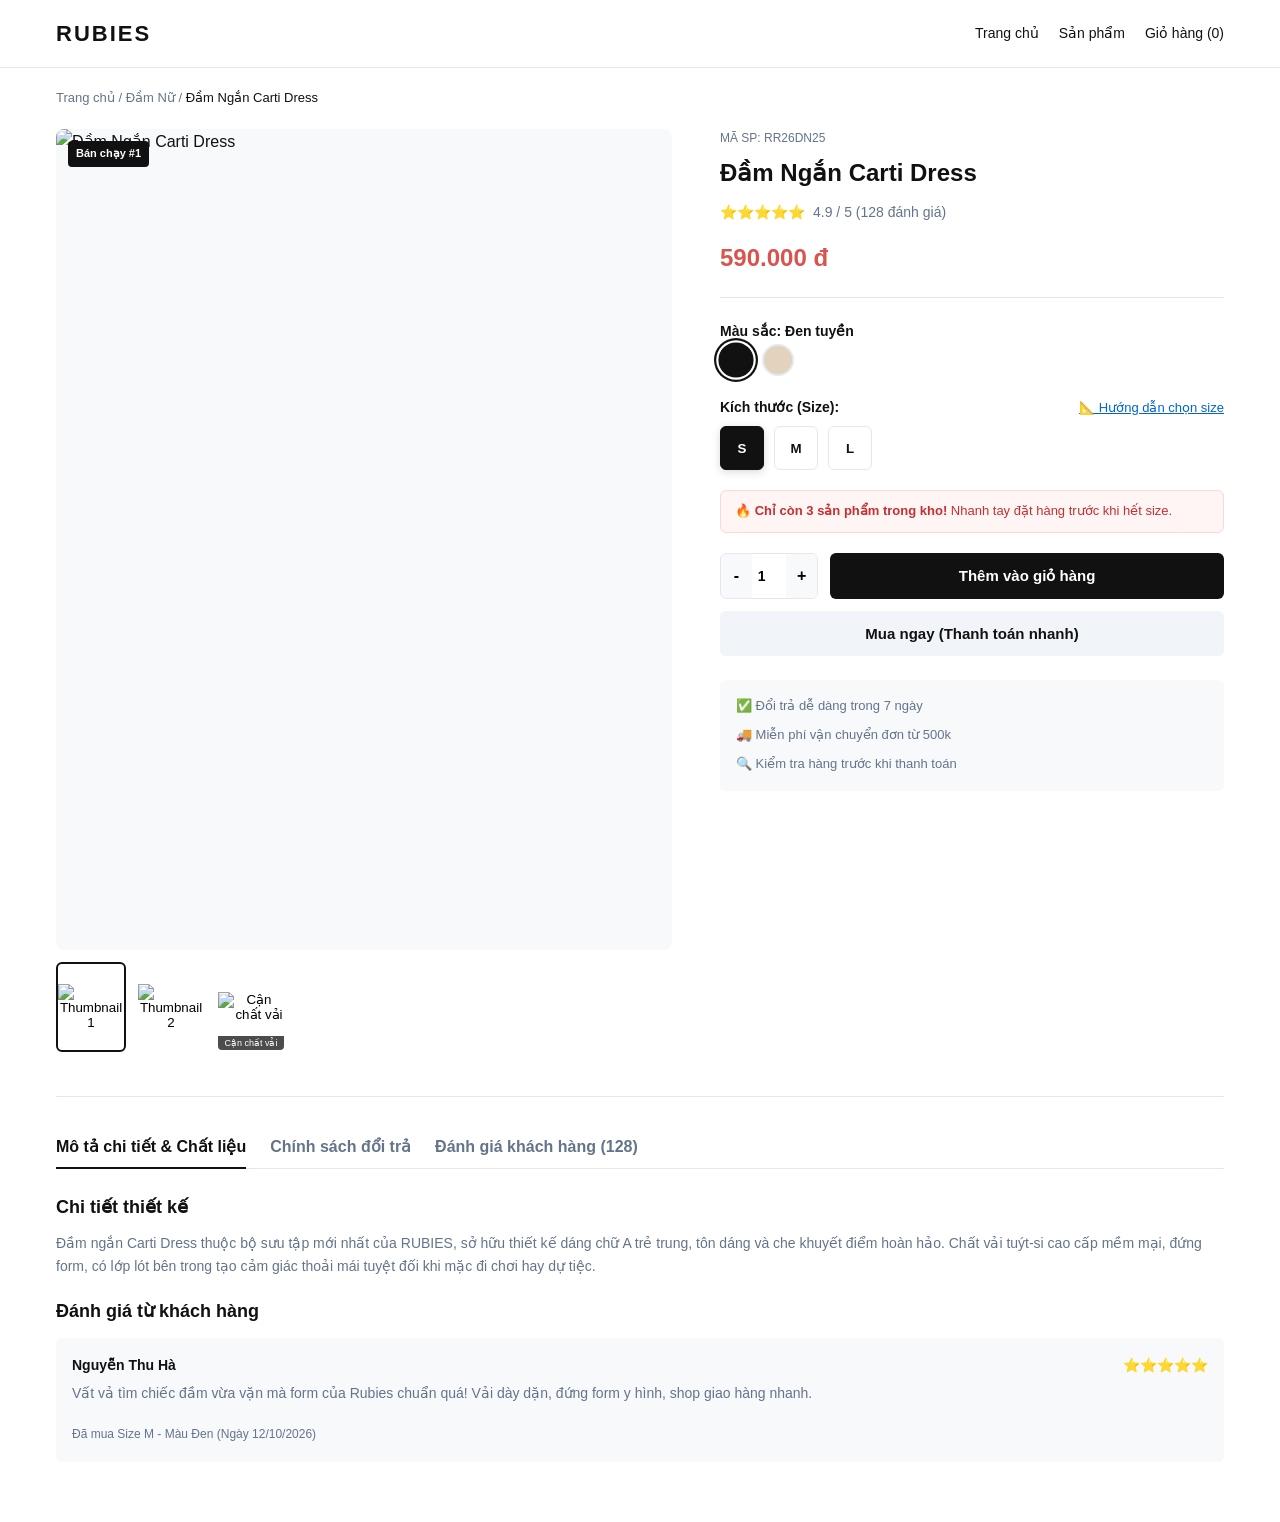
==== index.html @ 14a3ddcd "Initial commit: Hoan thanh bai tap cai tien giao dien TMDT" ====
<!DOCTYPE html>
<html lang="vi">
<head>
    <meta charset="UTF-8">
    <meta name="viewport" content="width=device-width, initial-scale=1.0">
    <title>Đầm Ngắn Carti Dress - RUBIES Style</title>
    <link rel="stylesheet" href="style.css">
</head>
<body>
    <!-- Header -->
    <header class="header">
        <div class="container header__container">
            <h1 class="logo">RUBIES</h1>
            <nav class="nav">
                <a href="#" class="nav__link">Trang chủ</a>
                <a href="#" class="nav__link">Sản phẩm</a>
                <a href="#" class="nav__link">Giỏ hàng (0)</a>
            </nav>
        </div>
    </header>

    <!-- Main Content -->
    <main class="main-content">
        <div class="container">
            <!-- Breadcrumb -->
            <nav class="breadcrumb">
                <a href="#">Trang chủ</a> / <a href="#">Đầm Nữ</a> / <span>Đầm Ngắn Carti Dress</span>
            </nav>

            <!-- Product Detail Wrapper -->
            <div class="product-detail-grid">
                
                <!-- CỘT TRÁI: Thư viện ảnh (Gồm ảnh mẫu & Ảnh cận chất vải) -->
                <div class="product-gallery">
                    <div class="main-image-wrap">
                        <span class="badge-hot">Bán chạy #1</span>
                        <img id="mainImage" src="https://images.unsplash.com/photo-1515886657613-9f3515b0c78f?auto=format&fit=crop&w=800&q=80" alt="Đầm Ngắn Carti Dress">
                    </div>
                    <div class="thumbnail-list">
                        <button class="thumb-btn active" onclick="changeImage(this, 'https://images.unsplash.com/photo-1515886657613-9f3515b0c78f?auto=format&fit=crop&w=800&q=80')">
                            <img src="https://images.unsplash.com/photo-1515886657613-9f3515b0c78f?auto=format&fit=crop&w=150&q=80" alt="Thumbnail 1">
                        </button>
                        <button class="thumb-btn" onclick="changeImage(this, 'https://images.unsplash.com/photo-1539109136881-3be0616acf4b?auto=format&fit=crop&w=800&q=80')">
                            <img src="https://images.unsplash.com/photo-1539109136881-3be0616acf4b?auto=format&fit=crop&w=150&q=80" alt="Thumbnail 2">
                        </button>
                        <!-- Ảnh cận chất vải -->
                        <button class="thumb-btn texture-thumb" onclick="changeImage(this, 'https://images.unsplash.com/photo-1584917865442-de89df76afd3?auto=format&fit=crop&w=800&q=80')">
                            <img src="https://images.unsplash.com/photo-1584917865442-de89df76afd3?auto=format&fit=crop&w=150&q=80" alt="Cận chất vải">
                            <span class="thumb-label">Cận chất vải</span>
                        </button>
                    </div>
                </div>

                <!-- CỘT PHẢI: Thông tin sản phẩm & Mua hàng -->
                <div class="product-info">
                    <span class="product-sku">Mã SP: RR26DN25</span>
                    <h2 class="product-title">Đầm Ngắn Carti Dress</h2>
                    
                    <!-- Đánh giá tóm tắt -->
                    <div class="product-rating-summary">
                        <div class="stars">⭐⭐⭐⭐⭐</div>
                        <span class="rating-text">4.9 / 5 (128 đánh giá)</span>
                    </div>

                    <!-- Giá bán -->
                    <div class="product-price-box">
                        <span class="current-price">590.000 đ</span>
                    </div>

                    <hr class="divider">

                    <!-- Chọn Màu sắc -->
                    <div class="selection-group">
                        <label class="selection-label">Màu sắc: <strong>Đen tuyền</strong></label>
                        <div class="color-swatches">
                            <button class="swatch color-black active" title="Đen"></button>
                            <button class="swatch color-beige" title="Be"></button>
                        </div>
                    </div>

                    <!-- Chọn Kích thước + Bảng size -->
                    <div class="selection-group">
                        <div class="label-row">
                            <label class="selection-label">Kích thước (Size):</label>
                            <button type="button" class="size-chart-btn" onclick="openModal()">📐 Hướng dẫn chọn size</button>
                        </div>
                        <div class="size-swatches">
                            <button class="size-btn active">S</button>
                            <button class="size-btn">M</button>
                            <button class="size-btn">L</button>
                        </div>
                    </div>

                    <!-- Tình trạng kho hàng -->
                    <div class="stock-status-alert">
                        🔥 <strong>Chỉ còn 3 sản phẩm trong kho!</strong> Nhanh tay đặt hàng trước khi hết size.
                    </div>

                    <!-- Số lượng & Nút Mua -->
                    <div class="purchase-actions">
                        <div class="quantity-selector">
                            <button type="button" onclick="decreaseQty()">-</button>
                            <input type="number" id="qtyInput" value="1" min="1" max="3">
                            <button type="button" onclick="increaseQty()">+</button>
                        </div>
                        <button class="btn btn-primary" onclick="alert('Đã thêm sản phẩm vào giỏ hàng thành công!')">Thêm vào giỏ hàng</button>
                    </div>

                    <button class="btn btn-secondary">Mua ngay (Thanh toán nhanh)</button>

                    <!-- Cam kết dịch vụ -->
                    <div class="trust-badges">
                        <div class="badge-item">✅ Đổi trả dễ dàng trong 7 ngày</div>
                        <div class="badge-item">🚚 Miễn phí vận chuyển đơn từ 500k</div>
                        <div class="badge-item">🔍 Kiểm tra hàng trước khi thanh toán</div>
                    </div>
                </div>
            </div>

            <!-- KHU VỰC THÔNG TIN CHI TIẾT & ĐÁNH GIÁ -->
            <section class="product-details-tabs">
                <div class="tab-headers">
                    <button class="tab-btn active">Mô tả chi tiết & Chất liệu</button>
                    <button class="tab-btn">Chính sách đổi trả</button>
                    <button class="tab-btn">Đánh giá khách hàng (128)</button>
                </div>
                <div class="tab-content">
                    <h3>Chi tiết thiết kế</h3>
                    <p>Đầm ngắn Carti Dress thuộc bộ sưu tập mới nhất của RUBIES, sở hữu thiết kế dáng chữ A trẻ trung, tôn dáng và che khuyết điểm hoàn hảo. Chất vải tuýt-si cao cấp mềm mại, đứng form, có lớp lót bên trong tạo cảm giác thoải mái tuyệt đối khi mặc đi chơi hay dự tiệc.</p>
                    
                    <h3 style="margin-top: 20px;">Đánh giá từ khách hàng</h3>
                    <div class="review-card">
                        <div class="review-header">
                            <strong>Nguyễn Thu Hà</strong>
                            <span class="review-stars">⭐⭐⭐⭐⭐</span>
                        </div>
                        <p class="review-comment">Vất vả tìm chiếc đầm vừa vặn mà form của Rubies chuẩn quá! Vải dày dặn, đứng form y hình, shop giao hàng nhanh.</p>
                        <span class="review-date">Đã mua Size M - Màu Đen (Ngày 12/10/2026)</span>
                    </div>
                </div>
            </section>
        </div>
    </main>

    <!-- Modal Bảng Size -->
    <div id="sizeModal" class="modal-overlay">
        <div class="modal-content">
            <button class="close-modal" onclick="closeModal()">&times;</button>
            <h3>Bảng Quy Đổi Kích Cỡ Chuẩn RUBIES</h3>
            <p>Chọn size dựa trên số đo cơ thể (cm):</p>
            <table class="size-table">
                <thead>
                    <tr>
                        <th>Size</th>
                        <th>Cân nặng (kg)</th>
                        <th>Vòng ngực</th>
                        <th>Vòng eo</th>
                    </tr>
                </thead>
                <tbody>
                    <tr><td>S</td><td>40 - 47 kg</td><td>80 - 84</td><td>62 - 66</td></tr>
                    <tr><td>M</td><td>48 - 54 kg</td><td>85 - 89</td><td>67 - 71</td></tr>
                    <tr><td>L</td><td>55 - 60 kg</td><td>90 - 94</td><td>72 - 76</td></tr>
                </tbody>
            </table>
        </div>
    </div>

    <!-- JavaScript hỗ trợ tương tác cơ bản -->
    <script>
        // Đổi ảnh chính khi bấm thumbnail
        function changeImage(button, src) {
            document.getElementById('mainImage').src = src;
            document.querySelectorAll('.thumb-btn').forEach(btn => btn.classList.remove('active'));
            button.classList.add('active');
        }

        // Tăng giảm số lượng
        function increaseQty() {
            let input = document.getElementById('qtyInput');
            if(parseInt(input.value) < 3) input.value = parseInt(input.value) + 1;
        }
        function decreaseQty() {
            let input = document.getElementById('qtyInput');
            if(parseInt(input.value) > 1) input.value = parseInt(input.value) - 1;
        }

        // Modal Bảng size
        function openModal() {
            document.getElementById('sizeModal').style.display = 'flex';
        }
        function closeModal() {
            document.getElementById('sizeModal').style.display = 'none';
        }
        window.onclick = function(event) {
            let modal = document.getElementById('sizeModal');
            if (event.target == modal) modal.style.display = "none";
        }
    </script>
</body>
</html>
---- style.css ----
/* --- Khởi tạo chung --- */
:root {
    --primary: #111111;
    --accent: #d9534f;
    --gray-light: #f8f9fa;
    --gray-border: #e2e8f0;
    --text-muted: #64748b;
    --font: -apple-system, BlinkMacSystemFont, "Segoe UI", Roboto, sans-serif;
}

* { box-sizing: border-box; margin: 0; padding: 0; }
body { font-family: var(--font); color: var(--primary); background: #fff; line-height: 1.6; }
.container { width: 100%; max-width: 1200px; margin: 0 auto; padding: 0 16px; }

/* --- Header --- */
.header { border-bottom: 1px solid var(--gray-border); padding: 16px 0; position: sticky; top: 0; background: rgba(255,255,255,0.95); z-index: 99; backdrop-filter: blur(5px); }
.header__container { display: flex; justify-content: space-between; align-items: center; }
.logo { font-size: 22px; font-weight: 800; letter-spacing: 2px; }
.nav { display: flex; gap: 20px; }
.nav__link { text-decoration: none; color: var(--primary); font-weight: 500; font-size: 14px; }

/* --- Breadcrumb --- */
.breadcrumb { font-size: 13px; color: var(--text-muted); margin: 20px 0; }
.breadcrumb a { color: var(--text-muted); text-decoration: none; }
.breadcrumb span { color: var(--primary); font-weight: 500; }

/* --- Bố cục 2 cột Chi tiết sản phẩm --- */
.product-detail-grid {
    display: grid;
    grid-template-columns: 1fr;
    gap: 32px;
    margin-bottom: 40px;
}
@media (min-width: 992px) {
    .product-detail-grid { grid-template-columns: 1.1fr 0.9fr; gap: 48px; }
}

/* --- Gallery ảnh --- */
.main-image-wrap { position: relative; width: 100%; aspect-ratio: 3/4; background: var(--gray-light); border-radius: 8px; overflow: hidden; margin-bottom: 12px; }
.main-image-wrap img { width: 100%; height: 100%; object-fit: cover; }
.badge-hot { position: absolute; top: 12px; left: 12px; background: var(--primary); color: #fff; font-size: 11px; font-weight: 600; padding: 4px 8px; border-radius: 4px; }

.thumbnail-list { display: flex; gap: 10px; overflow-x: auto; padding-bottom: 4px; }
.thumb-btn { position: relative; width: 70px; height: 90px; border: 2px solid transparent; border-radius: 6px; overflow: hidden; cursor: pointer; background: none; padding: 0; flex-shrink: 0; }
.thumb-btn img { width: 100%; height: 100%; object-fit: cover; }
.thumb-btn.active { border-color: var(--primary); }
.texture-thumb .thumb-label { position: absolute; bottom: 0; left: 0; right: 0; background: rgba(0,0,0,0.7); color: #fff; font-size: 9px; text-align: center; padding: 2px 0; }

/* --- Thông tin sản phẩm --- */
.product-sku { font-size: 12px; color: var(--text-muted); text-transform: uppercase; margin-bottom: 6px; display: block; }
.product-title { font-size: 24px; font-weight: 700; margin-bottom: 8px; }
.product-rating-summary { display: flex; align-items: center; gap: 8px; font-size: 14px; margin-bottom: 16px; }
.rating-text { color: var(--text-muted); }

.product-price-box { margin-bottom: 20px; }
.current-price { font-size: 24px; font-weight: 700; color: var(--accent); }
.divider { border: none; border-top: 1px solid var(--gray-border); margin: 20px 0; }

.selection-group { margin-bottom: 20px; }
.label-row { display: flex; justify-content: space-between; align-items: center; margin-bottom: 8px; }
.selection-label { font-size: 14px; font-weight: 600; }
.size-chart-btn { background: none; border: none; color: #0066cc; font-size: 13px; cursor: pointer; text-decoration: underline; }

.color-swatches, .size-swatches { display: flex; gap: 10px; }

/* ======================================================== */
/* [CHỈNH SỬA 1]: Định dạng Swatches Chọn Màu sắc */
/* - Thêm transition, box-shadow và transform phóng to khi .active */
/* ======================================================== */
.swatch { 
    width: 32px; 
    height: 32px; 
    border-radius: 50%; 
    border: 2px solid var(--gray-border); 
    cursor: pointer; 
    outline: none; 
    transition: all 0.2s ease-in-out; /* MỚI: Hiệu ứng mượt mà */
}

.swatch.active { 
    border-color: var(--primary); 
    box-shadow: 0 0 0 2px #ffffff, 0 0 0 4px var(--primary); /* MỚI: Viền đôi nổi bật */
    transform: scale(1.1); /* MỚI: Phóng to nhẹ nút đang chọn */
}

.color-black { background: #111; } 
.color-beige { background: #e3d2be; }

/* ======================================================== */
/* [CHỈNH SỬA 2]: Định dạng Nút chọn Size */
/* - Thêm hiệu ứng hover, transition và kiểu dáng nổi bật khi .active */
/* ======================================================== */
.size-btn { 
    width: 44px; 
    height: 44px; 
    border: 1px solid var(--gray-border); 
    background: #ffffff; 
    color: var(--primary);
    border-radius: 6px; 
    font-weight: 600; 
    cursor: pointer; 
    transition: all 0.2s ease-in-out; /* MỚI: Hiệu ứng mượt mà */
}

.size-btn:hover {
    border-color: var(--primary); /* MỚI: Đổi màu viền khi rê chuột */
}

.size-btn.active { 
    border-color: var(--primary); 
    background: var(--primary); /* MỚI: Đổi nền đen khi được chọn */
    color: #ffffff;             /* MỚI: Đổi chữ trắng khi được chọn */
    box-shadow: 0 2px 8px rgba(0, 0, 0, 0.15); /* MỚI: Đổ bóng nhẹ */
}

/* Tồn kho */
.stock-status-alert { background: #fff5f5; border: 1px solid #fed7d7; color: #c53030; padding: 10px 14px; border-radius: 6px; font-size: 13px; margin-bottom: 20px; }

/* Actions */
.purchase-actions { display: flex; gap: 12px; margin-bottom: 12px; }
.quantity-selector { display: flex; border: 1px solid var(--gray-border); border-radius: 6px; overflow: hidden; }
.quantity-selector button { width: 40px; background: var(--gray-light); border: none; font-size: 16px; font-weight: 600; cursor: pointer; }
.quantity-selector input { width: 45px; border: none; text-align: center; font-size: 14px; font-weight: 600; outline: none; }

.btn { width: 100%; padding: 14px; border-radius: 6px; font-weight: 600; font-size: 15px; cursor: pointer; border: none; transition: 0.2s; }
.btn-primary { background: var(--primary); color: #fff; }
.btn-primary:hover { background: #333; }
.btn-secondary { background: #f1f5f9; color: var(--primary); margin-bottom: 24px; }
.btn-secondary:hover { background: #e2e8f0; }

/* Trust Badges */
.trust-badges { display: flex; flex-direction: column; gap: 8px; font-size: 13px; color: var(--text-muted); background: var(--gray-light); padding: 16px; border-radius: 6px; }

/* --- Tabs & Reviews Section --- */
.product-details-tabs { border-top: 1px solid var(--gray-border); padding-top: 40px; margin-bottom: 60px; }
.tab-headers { display: flex; gap: 24px; border-bottom: 1px solid var(--gray-border); margin-bottom: 24px; }
.tab-btn { background: none; border: none; font-size: 16px; font-weight: 600; padding-bottom: 12px; cursor: pointer; color: var(--text-muted); position: relative; }
.tab-btn.active { color: var(--primary); }
.tab-btn.active::after { content: ''; position: absolute; bottom: -1px; left: 0; width: 100%; height: 2px; background: var(--primary); }

.tab-content h3 { font-size: 18px; margin-bottom: 10px; }
.tab-content p { color: var(--text-muted); font-size: 14px; margin-bottom: 16px; }

.review-card { background: var(--gray-light); padding: 16px; border-radius: 6px; margin-top: 12px; }
.review-header { display: flex; justify-content: space-between; margin-bottom: 6px; font-size: 14px; }
.review-comment { font-size: 14px; color: var(--primary); margin-bottom: 8px; }
.review-date { font-size: 12px; color: var(--text-muted); }

/* --- Modal Bảng Size --- */
.modal-overlay { display: none; position: fixed; top: 0; left: 0; width: 100%; height: 100%; background: rgba(0,0,0,0.5); justify-content: center; align-items: center; z-index: 1000; }
.modal-content { background: #fff; padding: 24px; border-radius: 8px; width: 90%; max-width: 500px; position: relative; }
.close-modal { position: absolute; top: 12px; right: 16px; background: none; border: none; font-size: 24px; cursor: pointer; }
.size-table { width: 100%; border-collapse: collapse; margin-top: 16px; font-size: 14px; }
.size-table th, .size-table td { border: 1px solid var(--gray-border); padding: 10px; text-align: center; }
.size-table th { background: var(--gray-light); }
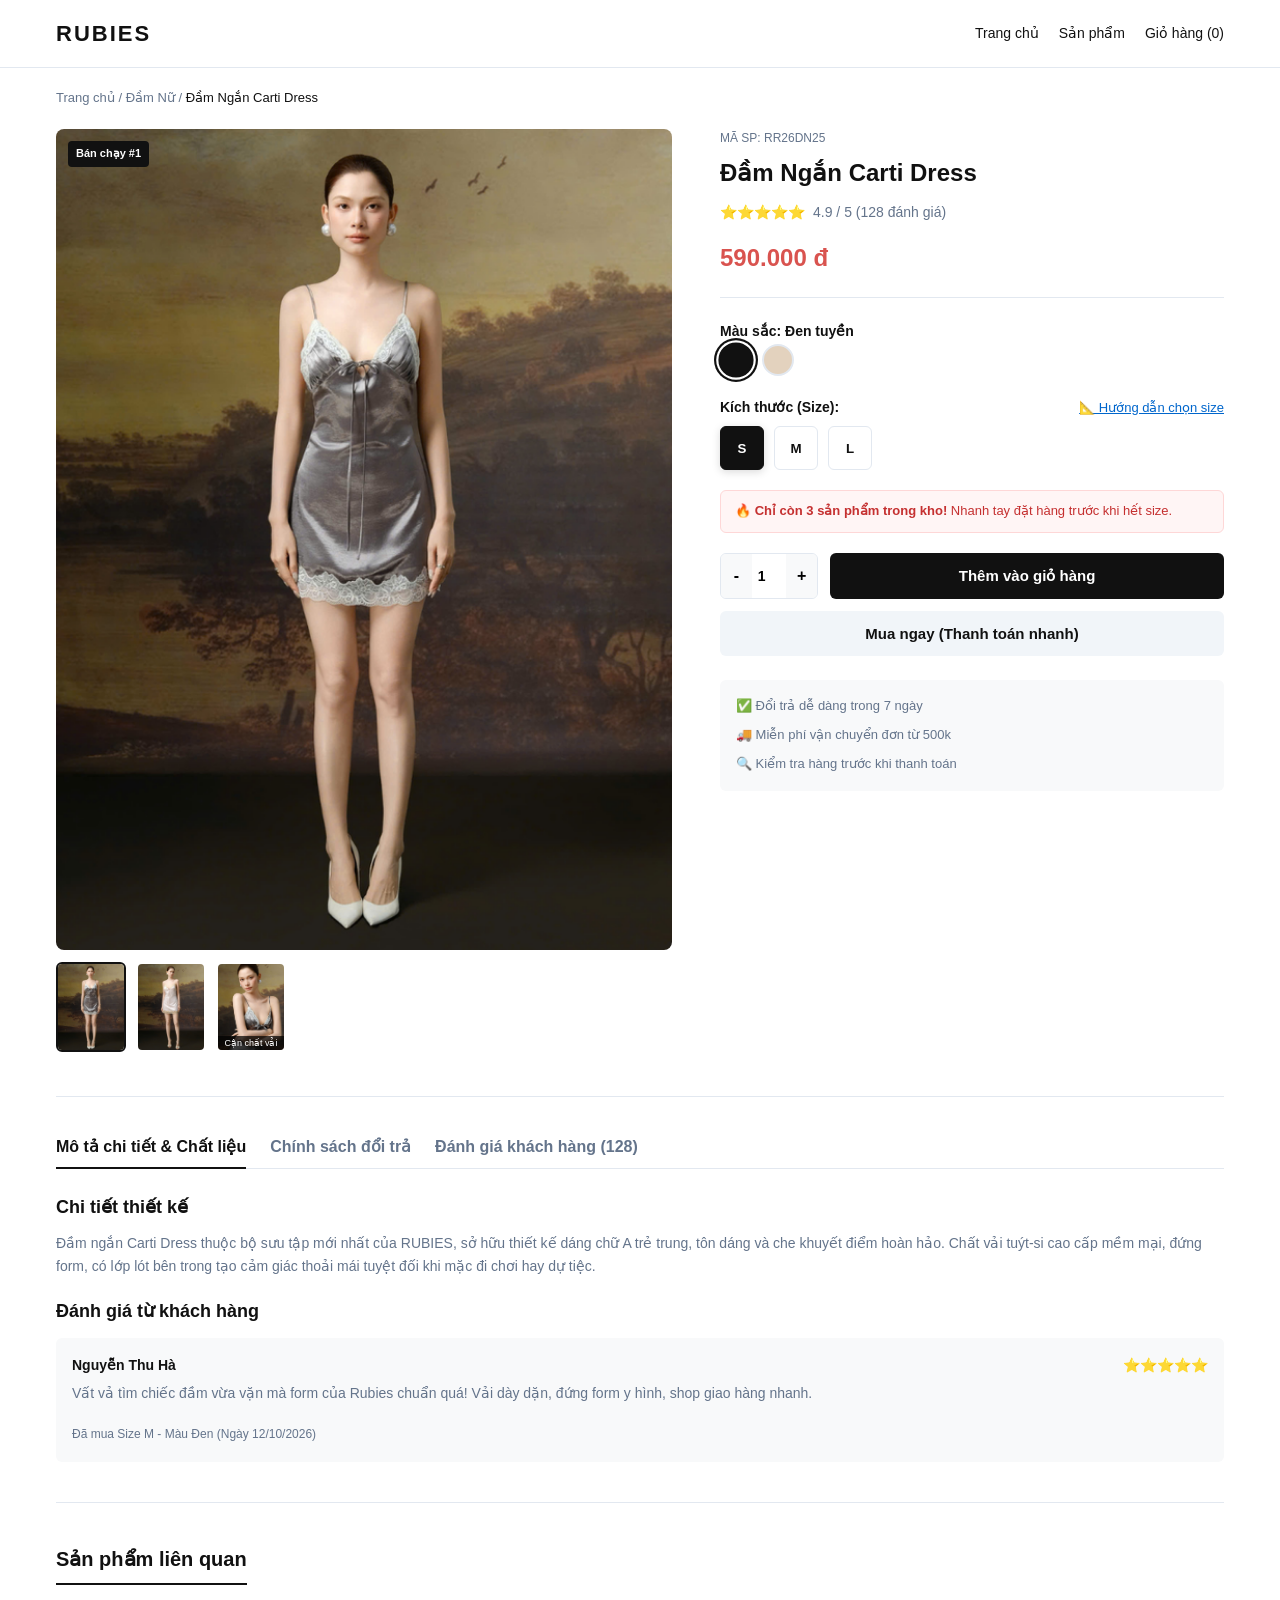
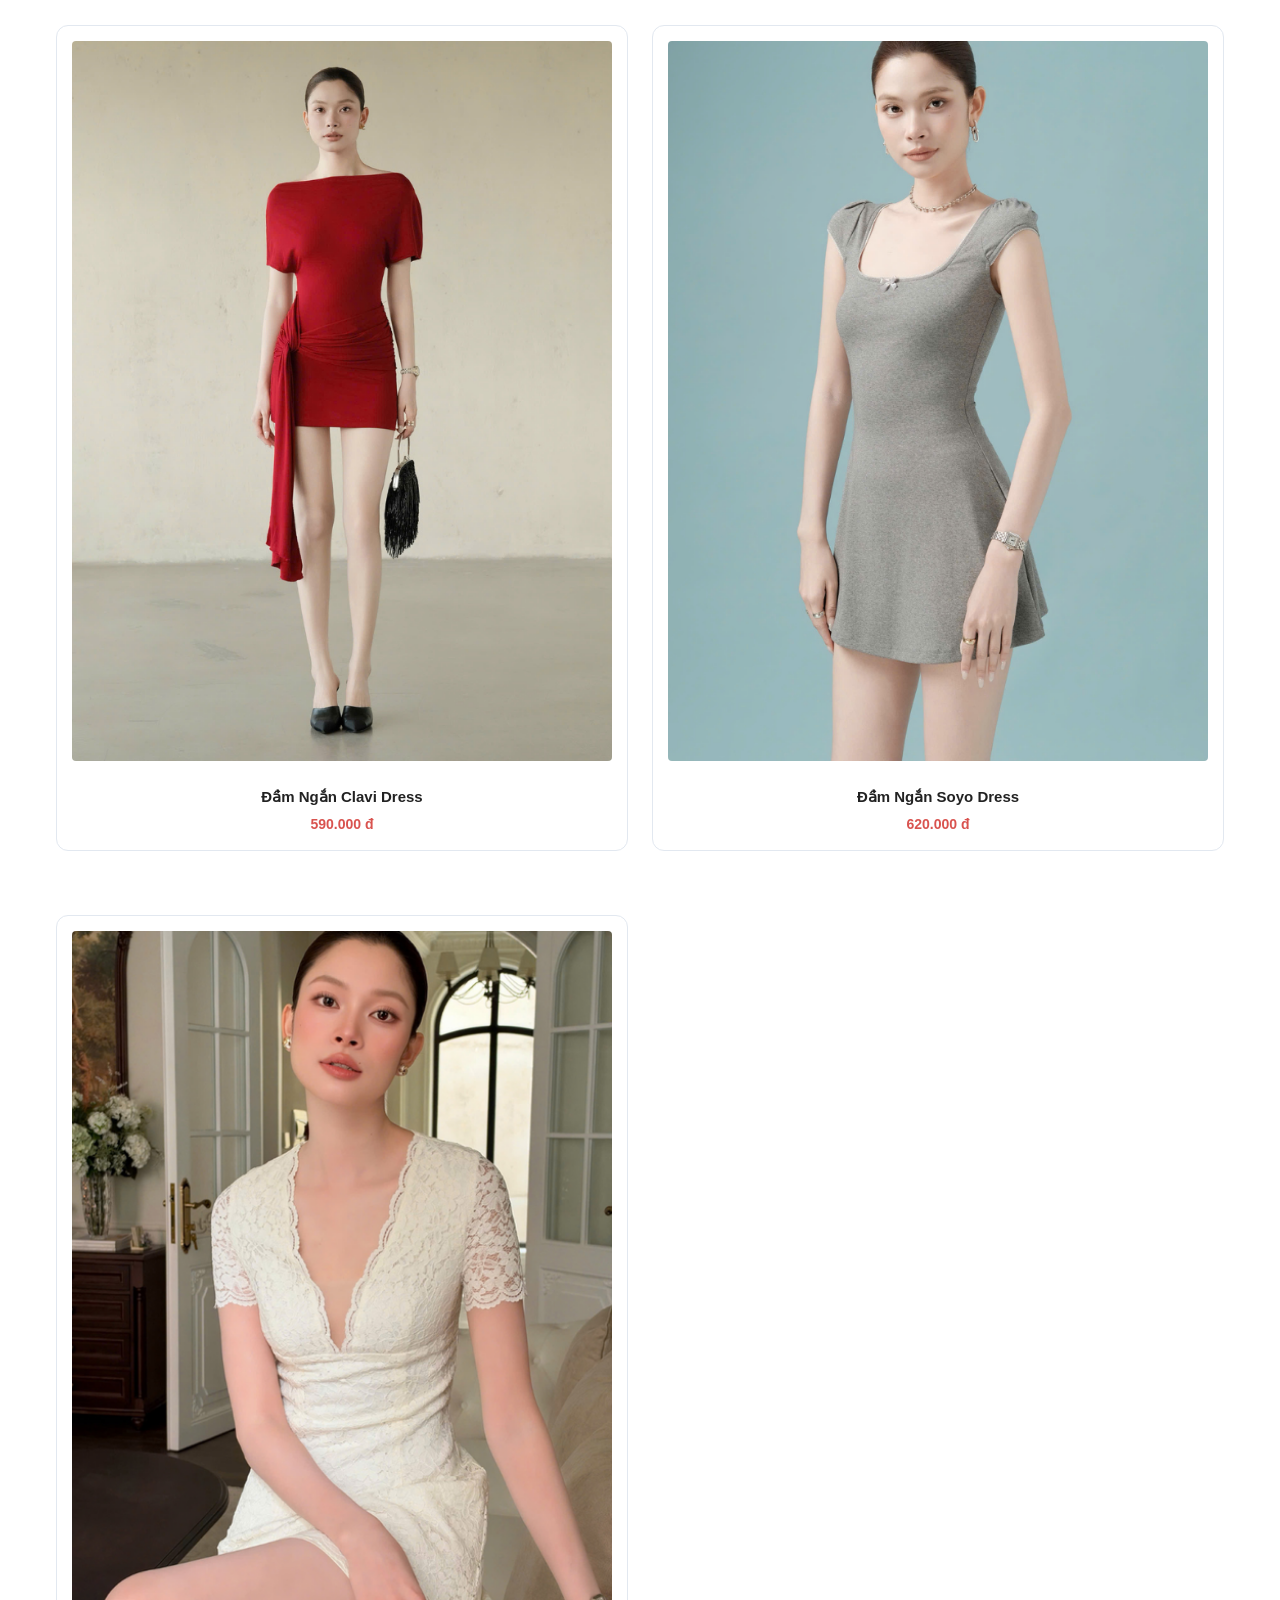
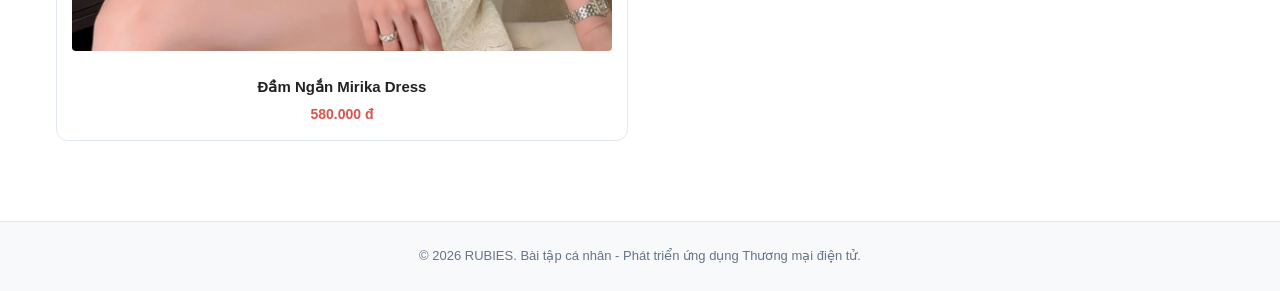
==== commit 224f91f2: "Complete HTML5 and CSS3 practice - Buoi 2" ====
--- a/index.html
+++ b/index.html
@@ -7,11 +7,11 @@
     <link rel="stylesheet" href="style.css">
 </head>
 <body>
-    <!-- Header -->
+    <!-- Header: Đầu trang -->
     <header class="header">
         <div class="container header__container">
             <h1 class="logo">RUBIES</h1>
-            <nav class="nav">
+            <nav class="nav" aria-label="Menu chính">
                 <a href="#" class="nav__link">Trang chủ</a>
                 <a href="#" class="nav__link">Sản phẩm</a>
                 <a href="#" class="nav__link">Giỏ hàng (0)</a>
@@ -19,43 +19,42 @@
         </div>
     </header>
 
-    <!-- Main Content -->
+    <!-- Main Content: Nội dung chính của trang -->
     <main class="main-content">
         <div class="container">
             <!-- Breadcrumb -->
-            <nav class="breadcrumb">
+            <nav class="breadcrumb" aria-label="Thanh điều hướng vị trí">
                 <a href="#">Trang chủ</a> / <a href="#">Đầm Nữ</a> / <span>Đầm Ngắn Carti Dress</span>
             </nav>
 
-            <!-- Product Detail Wrapper -->
+            <!-- Product Detail Grid: Khung chi tiết sản phẩm 2 cột -->
             <div class="product-detail-grid">
-                
-                <!-- CỘT TRÁI: Thư viện ảnh (Gồm ảnh mẫu & Ảnh cận chất vải) -->
-                <div class="product-gallery">
+               
+                <!-- CỘT TRÁI: Thư viện ảnh sản phẩm -->
+                <section class="product-gallery" aria-label="Thư viện hình ảnh">
                     <div class="main-image-wrap">
                         <span class="badge-hot">Bán chạy #1</span>
-                        <img id="mainImage" src="https://images.unsplash.com/photo-1515886657613-9f3515b0c78f?auto=format&fit=crop&w=800&q=80" alt="Đầm Ngắn Carti Dress">
+                        <img id="mainImage" src="images/Đầm Ngắn Carti Dress.webp" alt="Đầm Ngắn Carti Dress - Màu Đen">
                     </div>
                     <div class="thumbnail-list">
-                        <button class="thumb-btn active" onclick="changeImage(this, 'https://images.unsplash.com/photo-1515886657613-9f3515b0c78f?auto=format&fit=crop&w=800&q=80')">
-                            <img src="https://images.unsplash.com/photo-1515886657613-9f3515b0c78f?auto=format&fit=crop&w=150&q=80" alt="Thumbnail 1">
+                        <button type="button" class="thumb-btn active" onclick="changeImage(this, 'images/Đầm Ngắn Carti Dress.webp')">
+                            <img src="images/Đầm Ngắn Carti Dress.webp" alt="Đầm Ngắn Carti Dress - Màu Đen">
                         </button>
-                        <button class="thumb-btn" onclick="changeImage(this, 'https://images.unsplash.com/photo-1539109136881-3be0616acf4b?auto=format&fit=crop&w=800&q=80')">
-                            <img src="https://images.unsplash.com/photo-1539109136881-3be0616acf4b?auto=format&fit=crop&w=150&q=80" alt="Thumbnail 2">
+                        <button type="button" class="thumb-btn" onclick="changeImage(this, 'images/Đầm Ngắn Carti Dress be.webp')">
+                            <img src="images/Đầm Ngắn Carti Dress be.webp" alt="Đầm Ngắn Carti Dress - Màu Be kem">
                         </button>
-                        <!-- Ảnh cận chất vải -->
-                        <button class="thumb-btn texture-thumb" onclick="changeImage(this, 'https://images.unsplash.com/photo-1584917865442-de89df76afd3?auto=format&fit=crop&w=800&q=80')">
-                            <img src="https://images.unsplash.com/photo-1584917865442-de89df76afd3?auto=format&fit=crop&w=150&q=80" alt="Cận chất vải">
+                        <button type="button" class="thumb-btn texture-thumb" onclick="changeImage(this, 'images/Đầm Ngắn Carti Dress cận chất vải.webp')">
+                            <img src="images/Đầm Ngắn Carti Dress cận chất vải.webp" alt="Đầm Ngắn Carti Dress - Cận cảnh chất liệu">
                             <span class="thumb-label">Cận chất vải</span>
                         </button>
                     </div>
-                </div>
+                </section>
 
                 <!-- CỘT PHẢI: Thông tin sản phẩm & Mua hàng -->
-                <div class="product-info">
+                <section class="product-info" aria-label="Thông tin sản phẩm và mua hàng">
                     <span class="product-sku">Mã SP: RR26DN25</span>
                     <h2 class="product-title">Đầm Ngắn Carti Dress</h2>
-                    
+                   
                     <!-- Đánh giá tóm tắt -->
                     <div class="product-rating-summary">
                         <div class="stars">⭐⭐⭐⭐⭐</div>
@@ -69,25 +68,25 @@
 
                     <hr class="divider">
 
-                    <!-- Chọn Màu sắc -->
+                    <!-- Khối chọn Màu sắc -->
                     <div class="selection-group">
-                        <label class="selection-label">Màu sắc: <strong>Đen tuyền</strong></label>
+                        <label class="selection-label">Màu sắc: <strong id="selectedColorText">Đen tuyền</strong></label>
                         <div class="color-swatches">
-                            <button class="swatch color-black active" title="Đen"></button>
-                            <button class="swatch color-beige" title="Be"></button>
-                        </div>
-                    </div>
-
-                    <!-- Chọn Kích thước + Bảng size -->
+                            <button type="button" class="swatch color-black active" data-color="Đen tuyền" aria-label="Màu Đen tuyền" onclick="selectSwatch(this)"></button>
+                            <button type="button" class="swatch color-beige" data-color="Be kem" aria-label="Màu Be kem" onclick="selectSwatch(this)"></button>
+                        </div>
+                    </div>
+
+                    <!-- Khối chọn Size -->
                     <div class="selection-group">
                         <div class="label-row">
                             <label class="selection-label">Kích thước (Size):</label>
                             <button type="button" class="size-chart-btn" onclick="openModal()">📐 Hướng dẫn chọn size</button>
                         </div>
                         <div class="size-swatches">
-                            <button class="size-btn active">S</button>
-                            <button class="size-btn">M</button>
-                            <button class="size-btn">L</button>
+                            <button type="button" class="size-btn active" onclick="selectSize(this)">S</button>
+                            <button type="button" class="size-btn" onclick="selectSize(this)">M</button>
+                            <button type="button" class="size-btn" onclick="selectSize(this)">L</button>
                         </div>
                     </div>
 
@@ -99,54 +98,85 @@
                     <!-- Số lượng & Nút Mua -->
                     <div class="purchase-actions">
                         <div class="quantity-selector">
-                            <button type="button" onclick="decreaseQty()">-</button>
-                            <input type="number" id="qtyInput" value="1" min="1" max="3">
-                            <button type="button" onclick="increaseQty()">+</button>
-                        </div>
-                        <button class="btn btn-primary" onclick="alert('Đã thêm sản phẩm vào giỏ hàng thành công!')">Thêm vào giỏ hàng</button>
-                    </div>
-
-                    <button class="btn btn-secondary">Mua ngay (Thanh toán nhanh)</button>
+                            <button type="button" onclick="decreaseQty()" aria-label="Giảm số lượng">-</button>
+                            <input type="number" id="qtyInput" value="1" min="1" max="3" aria-label="Số lượng mua">
+                            <button type="button" onclick="increaseQty()" aria-label="Tăng số lượng">+</button>
+                        </div>
+                        <button type="button" class="btn btn-primary" onclick="alert('Đã thêm sản phẩm vào giỏ hàng thành công!')">Thêm vào giỏ hàng</button>
+                    </div>
+
+                    <button type="button" class="btn btn-secondary">Mua ngay (Thanh toán nhanh)</button>
 
                     <!-- Cam kết dịch vụ -->
-                    <div class="trust-badges">
-                        <div class="badge-item">✅ Đổi trả dễ dàng trong 7 ngày</div>
-                        <div class="badge-item">🚚 Miễn phí vận chuyển đơn từ 500k</div>
-                        <div class="badge-item">🔍 Kiểm tra hàng trước khi thanh toán</div>
-                    </div>
-                </div>
+                    <ul class="trust-badges">
+                        <li class="badge-item">✅ Đổi trả dễ dàng trong 7 ngày</li>
+                        <li class="badge-item">🚚 Miễn phí vận chuyển đơn từ 500k</li>
+                        <li class="badge-item">🔍 Kiểm tra hàng trước khi thanh toán</li>
+                    </ul>
+                </section>
             </div>
 
-            <!-- KHU VỰC THÔNG TIN CHI TIẾT & ĐÁNH GIÁ -->
+            <!-- Khu vực Tab Thông tin chi tiết & Đánh giá -->
             <section class="product-details-tabs">
                 <div class="tab-headers">
-                    <button class="tab-btn active">Mô tả chi tiết & Chất liệu</button>
-                    <button class="tab-btn">Chính sách đổi trả</button>
-                    <button class="tab-btn">Đánh giá khách hàng (128)</button>
+                    <button type="button" class="tab-btn active">Mô tả chi tiết &amp; Chất liệu</button>
+                    <button type="button" class="tab-btn">Chính sách đổi trả</button>
+                    <button type="button" class="tab-btn">Đánh giá khách hàng (128)</button>
                 </div>
                 <div class="tab-content">
                     <h3>Chi tiết thiết kế</h3>
                     <p>Đầm ngắn Carti Dress thuộc bộ sưu tập mới nhất của RUBIES, sở hữu thiết kế dáng chữ A trẻ trung, tôn dáng và che khuyết điểm hoàn hảo. Chất vải tuýt-si cao cấp mềm mại, đứng form, có lớp lót bên trong tạo cảm giác thoải mái tuyệt đối khi mặc đi chơi hay dự tiệc.</p>
-                    
+                   
                     <h3 style="margin-top: 20px;">Đánh giá từ khách hàng</h3>
-                    <div class="review-card">
-                        <div class="review-header">
+                    <article class="review-card">
+                        <header class="review-header">
                             <strong>Nguyễn Thu Hà</strong>
                             <span class="review-stars">⭐⭐⭐⭐⭐</span>
-                        </div>
+                        </header>
                         <p class="review-comment">Vất vả tìm chiếc đầm vừa vặn mà form của Rubies chuẩn quá! Vải dày dặn, đứng form y hình, shop giao hàng nhanh.</p>
-                        <span class="review-date">Đã mua Size M - Màu Đen (Ngày 12/10/2026)</span>
-                    </div>
+                        <footer class="review-footer">
+                            <span class="review-date">Đã mua Size M - Màu Đen (Ngày 12/10/2026)</span>
+                        </footer>
+                    </article>
                 </div>
             </section>
+
+            <!-- Khối Sản phẩm liên quan -->
+            <section class="related-products">
+                <h3 class="related-title">Sản phẩm liên quan</h3>
+                <div class="related-grid">
+                    <article class="product-card">
+                        <img src="images/Đầm Ngắn Clavi Dress.webp" alt="Đầm Ngắn Clavi Dress">
+                        <h4>Đầm Ngắn Clavi Dress</h4>
+                        <p class="price">590.000 đ</p>
+                    </article>
+                    <article class="product-card">
+                        <img src="images/Đầm Ngắn Soyo Dress.webp" alt="Đầm Ngắn Soyo Dress">
+                        <h4>Đầm Ngắn Soyo Dress</h4>
+                        <p class="price">620.000 đ</p>
+                    </article>
+                    <article class="product-card">
+                        <img src="images/Đầm Ngắn Mirika Dress.webp" alt="Đầm Ngắn Mirika Dress">
+                        <h4>Đầm Ngắn Mirika Dress</h4>
+                        <p class="price">580.000 đ</p>
+                    </article>
+                </div>
+            </section>
         </div>
     </main>
 
+    <!-- Footer: Chân trang -->
+    <footer class="footer">
+        <div class="container">
+            <p>&copy; 2026 RUBIES. Bài tập cá nhân - Phát triển ứng dụng Thương mại điện tử.</p>
+        </div>
+    </footer>
+
     <!-- Modal Bảng Size -->
-    <div id="sizeModal" class="modal-overlay">
+    <div id="sizeModal" class="modal-overlay" role="dialog" aria-modal="true" aria-labelledby="modalTitle">
         <div class="modal-content">
-            <button class="close-modal" onclick="closeModal()">&times;</button>
-            <h3>Bảng Quy Đổi Kích Cỡ Chuẩn RUBIES</h3>
+            <button type="button" class="close-modal" onclick="closeModal()" aria-label="Đóng popup">&times;</button>
+            <h3 id="modalTitle">Bảng Quy Đổi Kích Cỡ Chuẩn RUBIES</h3>
             <p>Chọn size dựa trên số đo cơ thể (cm):</p>
             <table class="size-table">
                 <thead>
@@ -166,7 +196,7 @@
         </div>
     </div>
 
-    <!-- JavaScript hỗ trợ tương tác cơ bản -->
+    <!-- JavaScript Hỗ Trợ Tương Tác -->
     <script>
         // Đổi ảnh chính khi bấm thumbnail
         function changeImage(button, src) {
@@ -196,6 +226,28 @@
             let modal = document.getElementById('sizeModal');
             if (event.target == modal) modal.style.display = "none";
         }
+
+        // JS Xử lý chọn Màu sắc (Đồng thời đổi ảnh chính)
+        function selectSwatch(element) {
+            document.querySelectorAll('.swatch').forEach(btn => btn.classList.remove('active'));
+            element.classList.add('active');
+            
+            let colorName = element.getAttribute('data-color');
+            document.getElementById('selectedColorText').textContent = colorName;
+
+            let mainImage = document.getElementById('mainImage');
+            if (colorName === 'Đen tuyền') {
+                mainImage.src = 'images/Đầm Ngắn Carti Dress.webp';
+            } else if (colorName === 'Be kem') {
+                mainImage.src = 'images/Đầm Ngắn Carti Dress be.webp';
+            }
+        }
+
+        // JS Xử lý chọn Size
+        function selectSize(element) {
+            document.querySelectorAll('.size-btn').forEach(btn => btn.classList.remove('active'));
+            element.classList.add('active');
+        }
     </script>
 </body>
 </html>
--- a/style.css
+++ b/style.css
@@ -38,7 +38,7 @@
 /* --- Gallery ảnh --- */
 .main-image-wrap { position: relative; width: 100%; aspect-ratio: 3/4; background: var(--gray-light); border-radius: 8px; overflow: hidden; margin-bottom: 12px; }
 .main-image-wrap img { width: 100%; height: 100%; object-fit: cover; }
-.badge-hot { position: absolute; top: 12px; left: 12px; background: var(--primary); color: #fff; font-size: 11px; font-weight: 600; padding: 4px 8px; border-radius: 4px; }
+.badge-hot { position: absolute; top: 12px; left: 12px; background: var(--primary); color: #fff; font-size: 11px; font-weight: 600; padding: 4px 8px; border-radius: 4px; z-index: 2; }
 
 .thumbnail-list { display: flex; gap: 10px; overflow-x: auto; padding-bottom: 4px; }
 .thumb-btn { position: relative; width: 70px; height: 90px; border: 2px solid transparent; border-radius: 6px; overflow: hidden; cursor: pointer; background: none; padding: 0; flex-shrink: 0; }
@@ -63,54 +63,46 @@
 
 .color-swatches, .size-swatches { display: flex; gap: 10px; }
 
-/* ======================================================== */
-/* [CHỈNH SỬA 1]: Định dạng Swatches Chọn Màu sắc */
-/* - Thêm transition, box-shadow và transform phóng to khi .active */
-/* ======================================================== */
-.swatch { 
-    width: 32px; 
-    height: 32px; 
-    border-radius: 50%; 
-    border: 2px solid var(--gray-border); 
-    cursor: pointer; 
-    outline: none; 
-    transition: all 0.2s ease-in-out; /* MỚI: Hiệu ứng mượt mà */
-}
-
-.swatch.active { 
-    border-color: var(--primary); 
-    box-shadow: 0 0 0 2px #ffffff, 0 0 0 4px var(--primary); /* MỚI: Viền đôi nổi bật */
-    transform: scale(1.1); /* MỚI: Phóng to nhẹ nút đang chọn */
-}
-
-.color-black { background: #111; } 
+/* Định dạng Swatches Chọn Màu sắc */
+.swatch {
+    width: 32px;
+    height: 32px;
+    border-radius: 50%;
+    border: 2px solid var(--gray-border);
+    cursor: pointer;
+    outline: none;
+    transition: all 0.2s ease-in-out;
+}
+
+.swatch.active {
+    border-color: var(--primary);
+    box-shadow: 0 0 0 2px #ffffff, 0 0 0 4px var(--primary);
+    transform: scale(1.1);
+}
+
+.color-black { background: #111; }
 .color-beige { background: #e3d2be; }
 
-/* ======================================================== */
-/* [CHỈNH SỬA 2]: Định dạng Nút chọn Size */
-/* - Thêm hiệu ứng hover, transition và kiểu dáng nổi bật khi .active */
-/* ======================================================== */
-.size-btn { 
-    width: 44px; 
-    height: 44px; 
-    border: 1px solid var(--gray-border); 
-    background: #ffffff; 
+/* Định dạng Nút chọn Size */
+.size-btn {
+    width: 44px;
+    height: 44px;
+    border: 1px solid var(--gray-border);
+    background: #ffffff;
     color: var(--primary);
-    border-radius: 6px; 
-    font-weight: 600; 
-    cursor: pointer; 
-    transition: all 0.2s ease-in-out; /* MỚI: Hiệu ứng mượt mà */
-}
-
-.size-btn:hover {
-    border-color: var(--primary); /* MỚI: Đổi màu viền khi rê chuột */
-}
-
-.size-btn.active { 
-    border-color: var(--primary); 
-    background: var(--primary); /* MỚI: Đổi nền đen khi được chọn */
-    color: #ffffff;             /* MỚI: Đổi chữ trắng khi được chọn */
-    box-shadow: 0 2px 8px rgba(0, 0, 0, 0.15); /* MỚI: Đổ bóng nhẹ */
+    border-radius: 6px;
+    font-weight: 600;
+    cursor: pointer;
+    transition: all 0.2s ease-in-out;
+}
+
+.size-btn:hover { border-color: var(--primary); }
+
+.size-btn.active {
+    border-color: var(--primary);
+    background: var(--primary);
+    color: #ffffff;
+    box-shadow: 0 2px 8px rgba(0, 0, 0, 0.15);
 }
 
 /* Tồn kho */
@@ -124,15 +116,36 @@
 
 .btn { width: 100%; padding: 14px; border-radius: 6px; font-weight: 600; font-size: 15px; cursor: pointer; border: none; transition: 0.2s; }
 .btn-primary { background: var(--primary); color: #fff; }
-.btn-primary:hover { background: #333; }
+/* --- HOVER VÀ FOCUS-VISIBLE CHO NÚT THÊM VÀO GIỎ HÀNG --- */
+
+/* Hiệu ứng khi di chuyển chuột lên nút */
+.btn-primary:hover {
+    background: #333333;
+    transform: translateY(-2px);
+    box-shadow: 0 4px 10px rgba(0, 0, 0, 0.15);
+}
+
+/* Trạng thái khi điều hướng bằng bàn phím */
+.btn-primary:focus-visible {
+    outline: 3px solid var(--accent);
+    outline-offset: 3px;
+    background: #333333;
+    color: #ffffff;
+}
+
+/* Hiệu ứng focus cho nút chọn size */
+.size-btn:focus-visible {
+    outline: 2px solid var(--accent);
+    outline-offset: 3px;
+}
 .btn-secondary { background: #f1f5f9; color: var(--primary); margin-bottom: 24px; }
 .btn-secondary:hover { background: #e2e8f0; }
 
 /* Trust Badges */
-.trust-badges { display: flex; flex-direction: column; gap: 8px; font-size: 13px; color: var(--text-muted); background: var(--gray-light); padding: 16px; border-radius: 6px; }
+.trust-badges { list-style: none; display: flex; flex-direction: column; gap: 8px; font-size: 13px; color: var(--text-muted); background: var(--gray-light); padding: 16px; border-radius: 6px; }
 
 /* --- Tabs & Reviews Section --- */
-.product-details-tabs { border-top: 1px solid var(--gray-border); padding-top: 40px; margin-bottom: 60px; }
+.product-details-tabs { border-top: 1px solid var(--gray-border); padding-top: 40px; margin-bottom: 40px; }
 .tab-headers { display: flex; gap: 24px; border-bottom: 1px solid var(--gray-border); margin-bottom: 24px; }
 .tab-btn { background: none; border: none; font-size: 16px; font-weight: 600; padding-bottom: 12px; cursor: pointer; color: var(--text-muted); position: relative; }
 .tab-btn.active { color: var(--primary); }
@@ -145,6 +158,75 @@
 .review-header { display: flex; justify-content: space-between; margin-bottom: 6px; font-size: 14px; }
 .review-comment { font-size: 14px; color: var(--primary); margin-bottom: 8px; }
 .review-date { font-size: 12px; color: var(--text-muted); }
+
+/* --- Sản phẩm liên quan --- */
+.related-products { margin-bottom: 60px; border-top: 1px solid var(--gray-border); padding-top: 40px; }
+.related-title { font-size: 20px; margin-bottom: 20px; border-bottom: 2px solid var(--primary); padding-bottom: 8px; display: inline-block; }
+/* --- THỰC HÀNH CSS GRID: SẢN PHẨM LIÊN QUAN --- */
+.related-grid {
+    display: grid;
+    grid-template-columns: repeat(2, minmax(0, 1fr));
+    gap: 24px;
+}
+
+/* Định dạng hình ảnh sản phẩm */
+.related-grid .product-card img {
+    width: 100%;
+    aspect-ratio: 3 / 4;
+    height: auto;
+    object-fit: cover;
+    border-radius: 4px;
+}
+
+/* Điều chỉnh bố cục trên màn hình nhỏ */
+@media (max-width: 576px) {
+    .related-grid {
+        grid-template-columns: 1fr;
+    }
+}
+.product-card { text-align: center; border: 1px solid var(--gray-border); padding: 12px; border-radius: 6px; background: #fff; transition: transform 0.2s; }
+.product-card:hover { transform: translateY(-4px); box-shadow: 0 4px 12px rgba(0,0,0,0.08); }
+.product-card img { width: 100%; height: 260px; object-fit: cover; border-radius: 4px; margin-bottom: 8px; }
+.product-card h4 { font-size: 15px; margin: 8px 0 4px; font-weight: 600; }
+.product-card .price { color: var(--accent); font-weight: 700; font-size: 14px; }
+/* --- BƯỚC 4: THỰC HÀNH CSS SELECTOR VÀ BOX MODEL --- */
+
+/* 1. ELEMENT SELECTOR */
+article {
+    display: block;
+}
+
+/* 2. CLASS SELECTOR */
+.product-card {
+    width: 100%;
+    box-sizing: border-box;
+}
+
+/* 3. DESCENDANT SELECTOR */
+.related-products .product-card h4 {
+    color: #222222;
+}
+
+.related-products .product-card .price {
+    color: var(--accent);
+}
+
+/* 4. BOX MODEL */
+.related-products .product-card {
+    margin: 20px 0;
+    padding: 15px;
+    border: 1px solid var(--gray-border);
+    border-radius: 12px;
+}
+
+/* 5. HIỆU ỨNG HOVER */
+.related-products .product-card:hover {
+    border-color: var(--accent);
+    transform: translateY(-4px);
+    box-shadow: 0 4px 12px rgba(0, 0, 0, 0.1);
+}
+/* --- Footer --- */
+.footer { border-top: 1px solid var(--gray-border); padding: 24px 0; text-align: center; color: var(--text-muted); font-size: 13px; background: var(--gray-light); }
 
 /* --- Modal Bảng Size --- */
 .modal-overlay { display: none; position: fixed; top: 0; left: 0; width: 100%; height: 100%; background: rgba(0,0,0,0.5); justify-content: center; align-items: center; z-index: 1000; }
